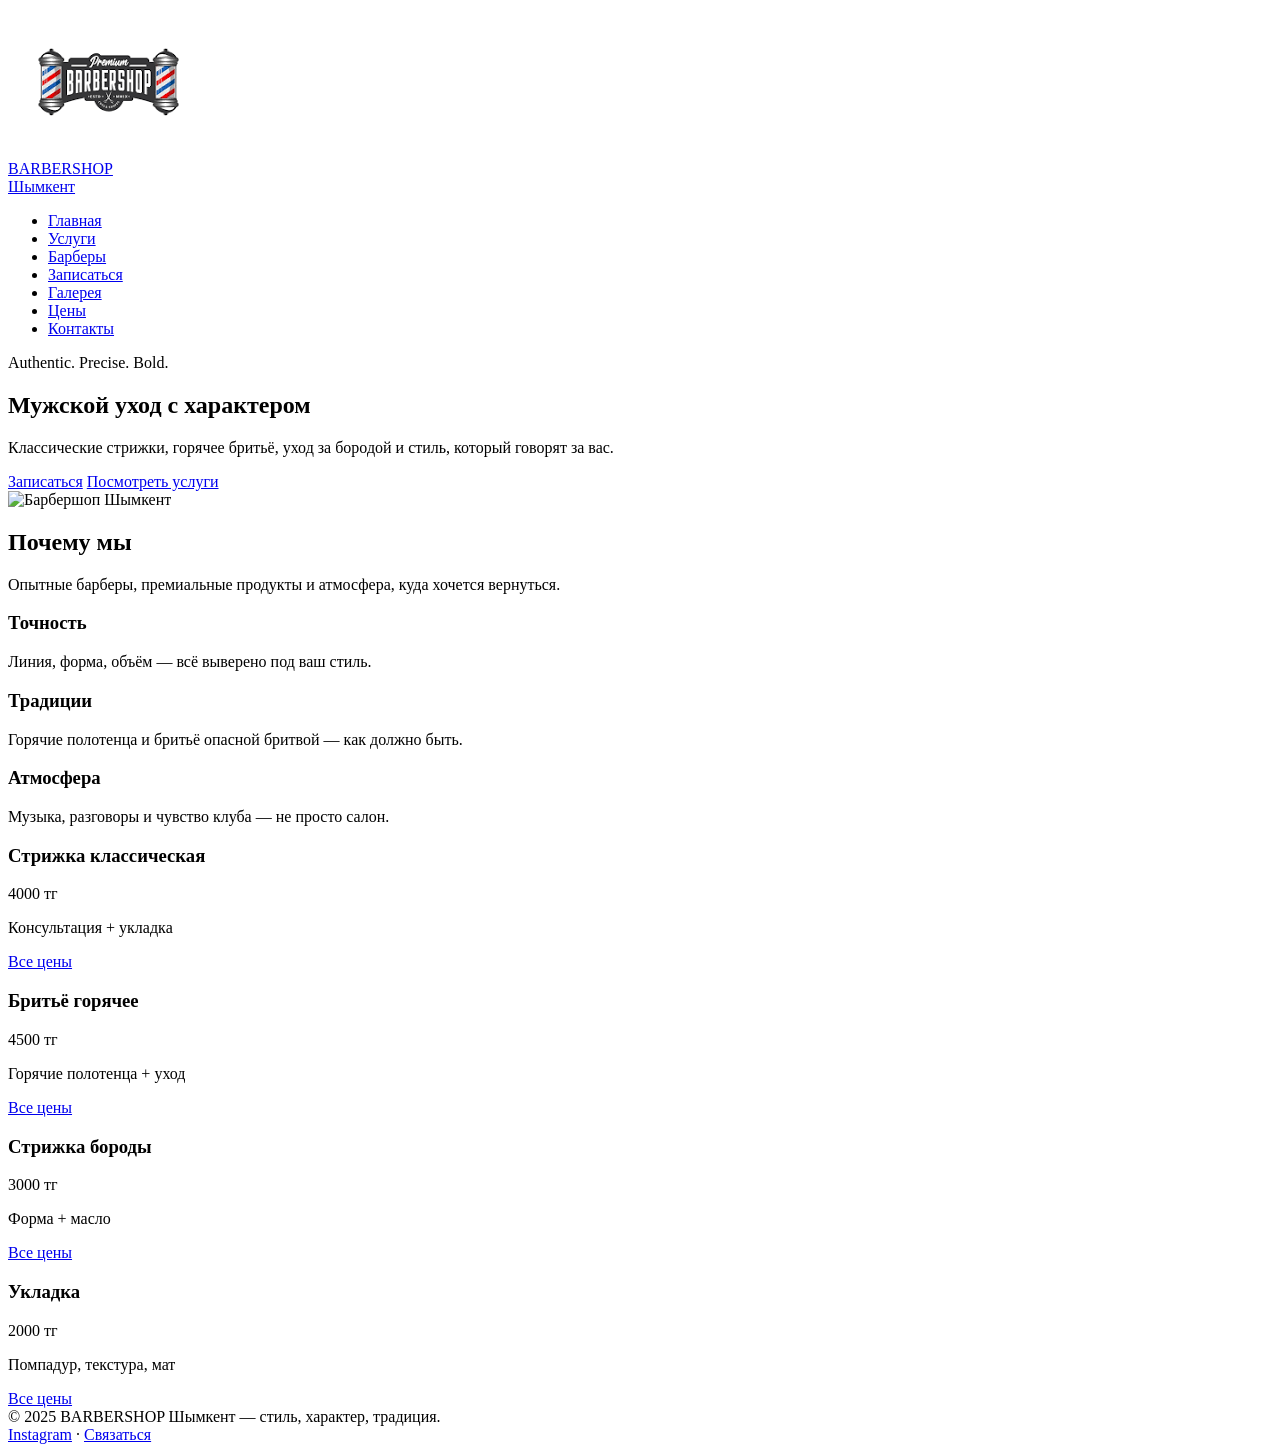
==== index.html @ 07b6e825 "Add files via upload" ====
<!doctype html>
<html lang="ru">
<head>
  <meta charset="utf-8">
  <title>Barbershop Шымкент — стиль и точность</title>
  <meta name="viewport" content="width=device-width, initial-scale=1">
  <link rel="stylesheet" href="css/style.css">
</head>
<body>

<header class="header"> <!-- include header here -->
  <div class="container nav">
    <a class="brand" href="index.html">
      <img src="[data-uri]" alt="Barbershop">
      <div>
        <div class="title">BARBERSHOP</div>
        <div class="city">Шымкент</div>
      </div>
    </a>
    <ul>
      <li><a href="index.html">Главная</a></li>
      <li><a href="services.html">Услуги</a></li>
      <li><a href="barbers.html">Барберы</a></li>
      <li><a href="booking.html" class="cta">Записаться</a></li>
      <li><a href="gallery.html">Галерея</a></li>
      <li><a href="pricing.html">Цены</a></li>
      <li><a href="contact.html">Контакты</a></li>
    </ul>
  </div>
</header>

<section class="hero">
  <div class="container wrap">
    <div>
      <div class="kicker reveal">Authentic. Precise. Bold.</div>
      <h1 class="reveal">Мужской уход с характером</h1>
      <p class="reveal">Классические стрижки, горячее бритьё, уход за бородой и стиль, который говорят за вас.</p>
      <div class="btns reveal">
        <a class="btn primary" href="booking.html">Записаться</a>
        <a class="btn" href="services.html">Посмотреть услуги</a>
      </div>
    </div>
    <div class="image reveal">
      <img src="https://i.pinimg.com/originals/29/96/3e/29963ee2b2298eefcba5308cddc57bdc.jpg" alt="Барбершоп Шымкент">
    </div>
  </div>
</section>

<section class="section">
  <div class="container">
    <h2 class="h2 reveal">Почему мы</h2>
    <p class="sub reveal">Опытные барберы, премиальные продукты и атмосфера, куда хочется вернуться.</p>
    <div class="grid-3">
      <div class="card reveal">
        <div class="pad">
          <h3>Точность</h3>
          <p>Линия, форма, объём — всё выверено под ваш стиль.</p>
        </div>
      </div>
      <div class="card reveal">
        <div class="pad">
          <h3>Традиции</h3>
          <p>Горячие полотенца и бритьё опасной бритвой — как должно быть.</p>
        </div>
      </div>
      <div class="card reveal">
        <div class="pad">
          <h3>Атмосфера</h3>
          <p>Музыка, разговоры и чувство клуба — не просто салон.</p>
        </div>
      </div>
    </div>
  </div>
</section>

<section class="section">
  <div class="container">
    <div class="grid-4">
      <div class="card price-card reveal">
        <div class="pad">
          <div class="head">
            <h3>Стрижка классическая</h3><div class="amount">4000 тг</div>
          </div>
          <p class="sub">Консультация + укладка</p>
          <a class="btn" href="pricing.html">Все цены</a>
        </div>
      </div>
      <div class="card price-card reveal">
        <div class="pad">
          <div class="head">
            <h3>Бритьё горячее</h3><div class="amount">4500 тг</div>
          </div>
          <p class="sub">Горячие полотенца + уход</p>
          <a class="btn" href="pricing.html">Все цены</a>
        </div>
      </div>
      <div class="card price-card reveal">
        <div class="pad">
          <div class="head">
            <h3>Стрижка бороды</h3><div class="amount">3000 тг</div>
          </div>
          <p class="sub">Форма + масло</p>
          <a class="btn" href="pricing.html">Все цены</a>
        </div>
      </div>
      <div class="card price-card reveal">
        <div class="pad">
          <div class="head">
            <h3>Укладка</h3><div class="amount">2000 тг</div>
          </div>
          <p class="sub">Помпадур, текстура, мат</p>
          <a class="btn" href="pricing.html">Все цены</a>
        </div>
      </div>
    </div>
  </div>
</section>

<footer class="footer">
  <div class="container row">
    <div>© 2025 BARBERSHOP Шымкент — стиль, характер, традиция.</div>
    <div><a href="https://instagram.com" target="_blank">Instagram</a> · <a href="contact.html">Связаться</a></div>
  </div>
</footer>
<script src="js/script.js"></script>
</body>
</html>
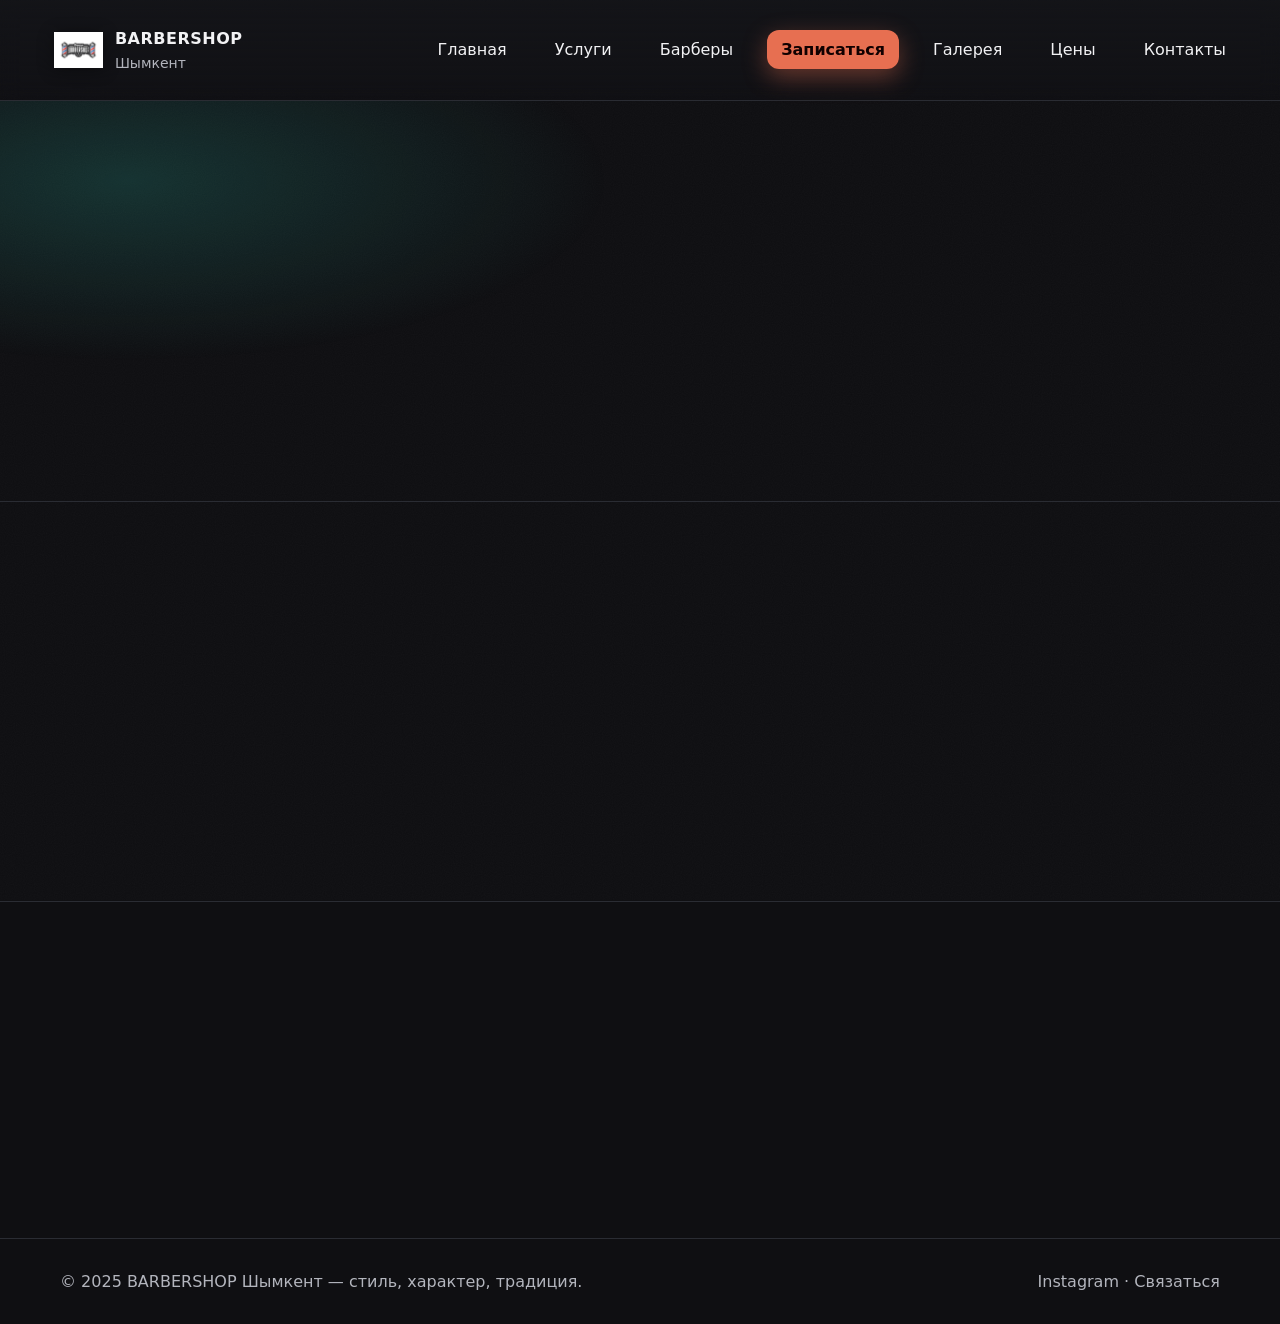
==== commit f5ae2fc9: "Update index.html" ====
--- a/index.html
+++ b/index.html
@@ -4,7 +4,7 @@
   <meta charset="utf-8">
   <title>Barbershop Шымкент — стиль и точность</title>
   <meta name="viewport" content="width=device-width, initial-scale=1">
-  <link rel="stylesheet" href="css/style.css">
+  <link rel="stylesheet" href="style.css">
 </head>
 <body>
 
@@ -124,4 +124,5 @@
 </footer>
 <script src="js/script.js"></script>
 </body>
-</html>+
+</html>
--- a/style.css
+++ b/style.css
@@ -0,0 +1,161 @@
+
+:root{
+  --bg:#0f0f12;
+  --bg-soft:#15161a;
+  --text:#f2f2f4;
+  --muted:#b3b5bd;
+  --accent:#e76f51;
+  --accent-2:#2a9d8f;
+  --accent-3:#e9c46a;
+  --card:#1c1d22;
+  --border:#2a2c33;
+  --gradient: linear-gradient(135deg, rgba(231,111,81,.25), rgba(42,157,143,.25));
+}
+
+*{box-sizing:border-box}
+html,body{height:100%}
+body{
+  margin:0; background:var(--bg); color:var(--text); font-family:Inter,system-ui,-apple-system,Segoe UI,Roboto,"Helvetica Neue",Arial;
+  line-height:1.6; overflow-x:hidden;
+}
+
+
+body::before{
+  content:""; position:fixed; inset:0; pointer-events:none;
+  background-image:url("data:image/svg+xml,%3Csvg xmlns='http://www.w3.org/2000/svg'%3E%3Cfilter id='n'%3E%3CfeTurbulence type='fractalNoise' baseFrequency='0.9' numOctaves='1' stitchTiles='stitch'/%3E%3CfeColorMatrix type='saturate' values='0'/%3E%3C/filter%3E%3Crect filter='url(%23n)' width='100%25' height='100%25' opacity='.03'/%3E%3C/svg%3E");
+}
+
+
+.container{max-width:1200px; margin:0 auto; padding:0 20px}
+.header{
+  position:sticky; top:0; z-index:50; backdrop-filter:saturate(1.2) blur(10px);
+  background:linear-gradient(0deg, transparent, rgba(21,22,26,.7));
+  border-bottom:1px solid var(--border);
+}
+.nav{
+  display:flex; align-items:center; justify-content:space-between; padding:16px 0;
+}
+.brand{display:flex; align-items:center; gap:12px; text-decoration:none; color:var(--text)}
+.brand img{height:36px; filter:drop-shadow(0 2px 8px rgba(0,0,0,.4))}
+.brand .title{font-weight:800; letter-spacing:.5px}
+.brand .city{color:var(--muted); font-size:14px}
+
+.nav ul{list-style:none; display:flex; gap:20px; margin:0; padding:0}
+.nav a{
+  color:var(--text); text-decoration:none; padding:10px 14px; border-radius:10px;
+  transition:transform .2s ease, background .2s ease, color .2s ease;
+}
+.nav a:hover{background:rgba(231,111,81,.12); transform:translateY(-2px)}
+.nav .cta{
+  background:var(--accent); color:#100; font-weight:700;
+  border-radius:12px; box-shadow:0 8px 24px rgba(231,111,81,.4);
+}
+.nav .cta:hover{background:#ff8f72; transform:translateY(-2px) scale(1.02)}
+
+
+.hero{
+  position:relative; overflow:hidden; border-bottom:1px solid var(--border);
+  background:radial-gradient(1200px 400px at 80% -100%, rgba(231,111,81,.25), transparent 70%),
+             radial-gradient(800px 300px at 10% 20%, rgba(42,157,143,.25), transparent 60%);
+}
+.hero .wrap{display:grid; grid-template-columns:1.1fr .9fr; gap:40px; align-items:center; padding:60px 0}
+.hero h1{
+  font-size:52px; margin:0 0 12px; line-height:1.1; letter-spacing:.5px;
+}
+.hero p{color:var(--muted); font-size:18px; margin:0 0 24px}
+.hero .btns{display:flex; gap:14px}
+.btn{
+  display:inline-flex; align-items:center; gap:10px; padding:12px 16px; border-radius:12px;
+  background:var(--card); color:var(--text); border:1px solid var(--border); text-decoration:none;
+  transition:.25s ease; will-change:transform;
+}
+.btn:hover{transform:translateY(-2px); background:var(--bg-soft)}
+.btn.primary{background:var(--accent); color:#100; border-color:transparent; font-weight:700}
+.btn.primary:hover{background:#ff8f72}
+.hero .image{
+  position:relative; border-radius:20px; overflow:hidden; box-shadow:0 30px 60px rgba(0,0,0,.45);
+  border:1px solid var(--border);
+}
+.hero .image img{width:100%; height:100%; object-fit:cover; transform:scale(1.04); transition:transform 1.2s ease}
+.hero .image::after{
+  content:""; position:absolute; inset:auto 0 0; height:40%; background:var(--gradient); mix-blend:soft-light;
+}
+
+
+.hero .image:hover img{transform:scale(1.06) translateY(-6px)}
+
+
+.section{padding:60px 0; border-bottom:1px solid var(--border)}
+.kicker{color:var(--accent-2); font-weight:700; letter-spacing:.2px; font-size:13px; text-transform:uppercase}
+.h2{font-size:34px; margin:8px 0 16px}
+.sub{color:var(--muted); margin:0 0 24px}
+
+.grid-3{display:grid; grid-template-columns:repeat(3,1fr); gap:20px}
+.grid-4{display:grid; grid-template-columns:repeat(4,1fr); gap:20px}
+@media (max-width:980px){.hero .wrap{grid-template-columns:1fr}.grid-3{grid-template-columns:1fr 1fr}.grid-4{grid-template-columns:1fr 1fr}}
+@media (max-width:640px){.grid-3,.grid-4{grid-template-columns:1fr}}
+
+.card{
+  background:var(--card); border:1px solid var(--border); border-radius:16px; overflow:hidden;
+  position:relative; transition:transform .25s ease, box-shadow .25s ease, border-color .25s ease;
+}
+.card:hover{transform:translateY(-6px); box-shadow:0 20px 40px rgba(0,0,0,.35); border-color:#3a3d47}
+.card .pad{padding:18px}
+.card h3{margin:0 0 8px}
+
+.barber img{width:100%; height:240px; object-fit:cover}
+.barber .tags{display:flex; gap:8px; flex-wrap:wrap; margin-top:10px}
+.tag{font-size:12px; padding:6px 10px; border:1px dashed var(--border); border-radius:999px; color:var(--muted)}
+.tag.accent{border-color:var(--accent); color:var(--accent)}
+
+
+.gallery{display:grid; grid-template-columns:repeat(4,1fr); gap:10px}
+.gallery img{width:100%; height:240px; object-fit:cover; border-radius:12px; border:1px solid var(--border); transition:transform .3s ease, filter .3s ease}
+.gallery img:hover{transform:scale(1.03); filter:brightness(1.15)}
+
+
+.price-card .head{display:flex; align-items:center; justify-content:space-between; margin-bottom:8px}
+.price-card .amount{font-weight:800; color:var(--accent-3)}
+
+
+.contact-list{display:grid; grid-template-columns:repeat(3,1fr); gap:18px}
+.contact-item{display:flex; align-items:center; gap:12px; padding:14px; border:1px solid var(--border); border-radius:14px; background:var(--card)}
+.contact-item img{width:22px; height:22px}
+
+.footer{padding:30px 0; color:var(--muted)}
+.footer .row{display:flex; align-items:center; justify-content:space-between; gap:16px}
+.footer a{color:var(--muted); text-decoration:none}
+.footer a:hover{color:var(--text)}
+
+.nav a{position:relative}
+.nav a::after{
+  content:""; position:absolute; left:14px; right:14px; bottom:6px; height:2px;
+  background:linear-gradient(90deg, var(--accent), transparent);
+  transform:scaleX(0); transform-origin:left; transition:transform .25s ease
+}
+.nav a:hover::after{transform:scaleX(1)}
+
+
+.reveal{opacity:0; transform:translateY(16px); transition:opacity .6s ease, transform .6s ease}
+.reveal.show{opacity:1; transform:translateY(0)}
+
+
+.card:hover::before{
+  content:""; position:absolute; inset:-1px; border-radius:16px;
+  padding:2px; background:conic-gradient(from 180deg, rgba(231,111,81,.4), rgba(42,157,143,.4), rgba(233,196,106,.4), transparent);
+  -webkit-mask:linear-gradient(#000 0 0) content-box, linear-gradient(#000 0 0);
+  -webkit-mask-composite:xor; mask-composite:exclude; filter:blur(8px); opacity:.4;
+}
+
+.btn.primary{animation:pulse 3s ease-in-out infinite}
+@keyframes pulse{
+  0%,100%{box-shadow:0 8px 24px rgba(231,111,81,.25)}
+  50%{box-shadow:0 16px 40px rgba(231,111,81,.5)}
+}
+
+/* Booking form */
+.form{display:grid; gap:14px; max-width:520px}
+.input, select, textarea{
+  width:100%; padding:12px 14px; border-radius:12px; border:1px solid var(--border); background:var(--bg-soft); color:var(--text)
+}
+.input:focus, select:focus, textarea:focus{outline:none; border-color:#3a3d47; box-shadow:0 0 0 4px rgba(231,111,81,.15)}
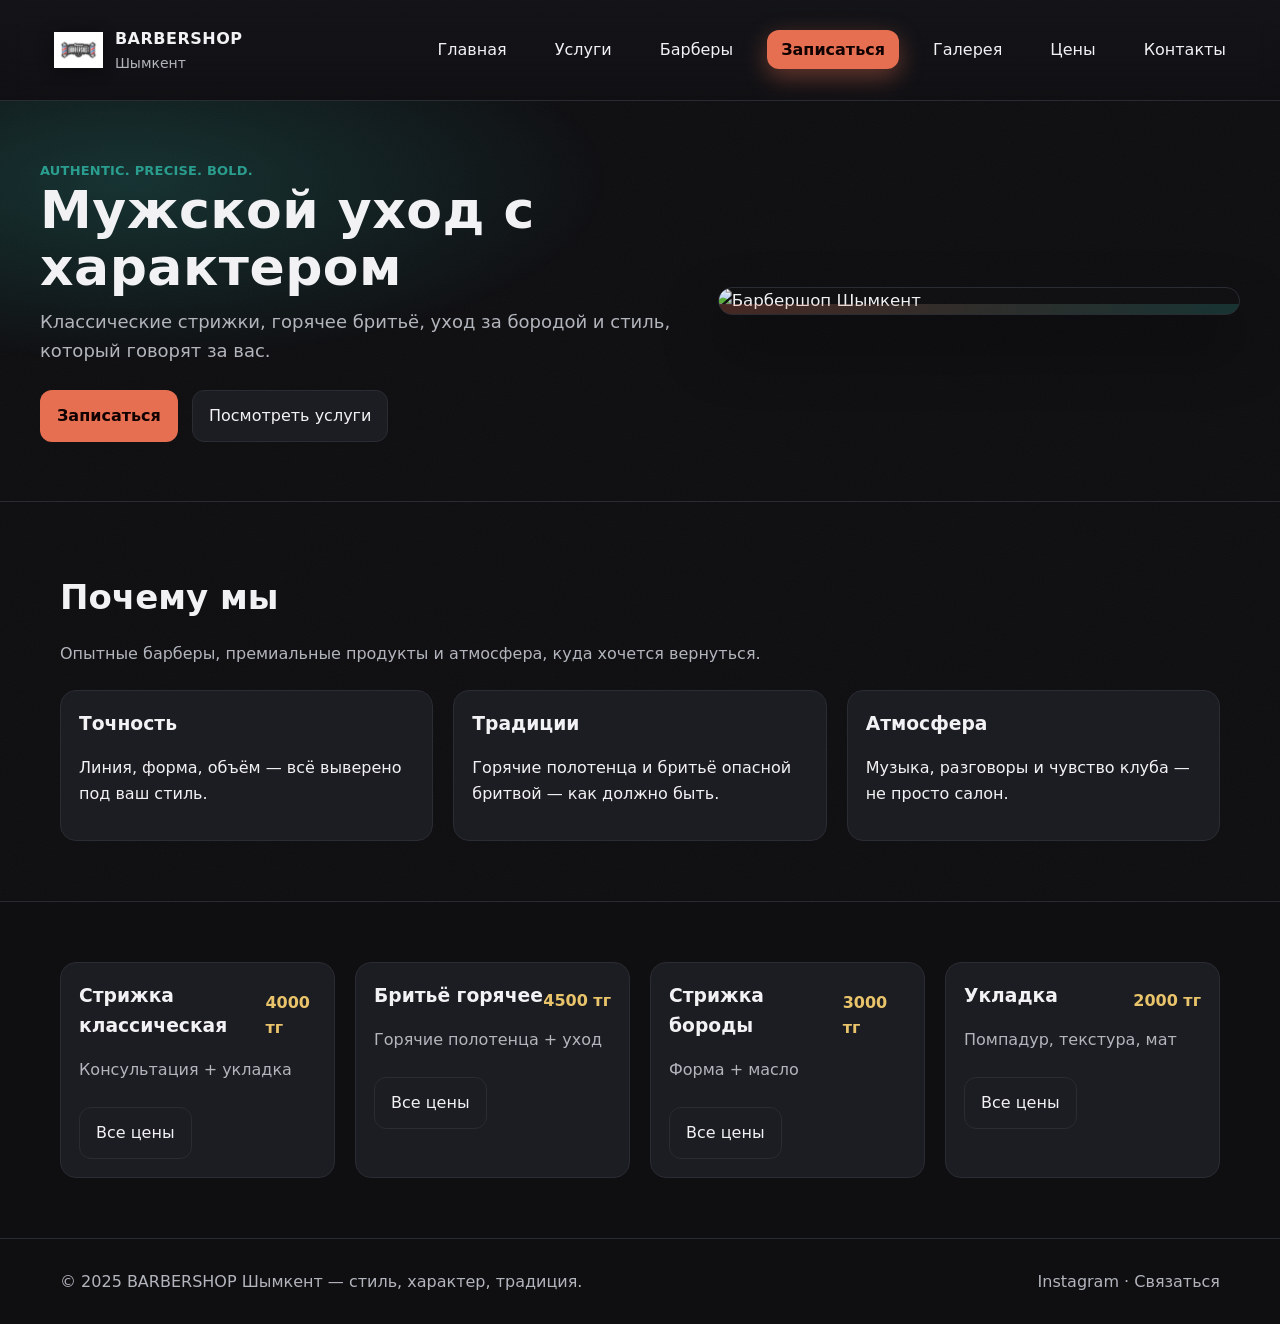
==== commit 547d296f: "Update index.html" ====
--- a/index.html
+++ b/index.html
@@ -122,7 +122,8 @@
     <div><a href="https://instagram.com" target="_blank">Instagram</a> · <a href="contact.html">Связаться</a></div>
   </div>
 </footer>
-<script src="js/script.js"></script>
+<script src="script.js"></script>
 </body>
 
 </html>
+
